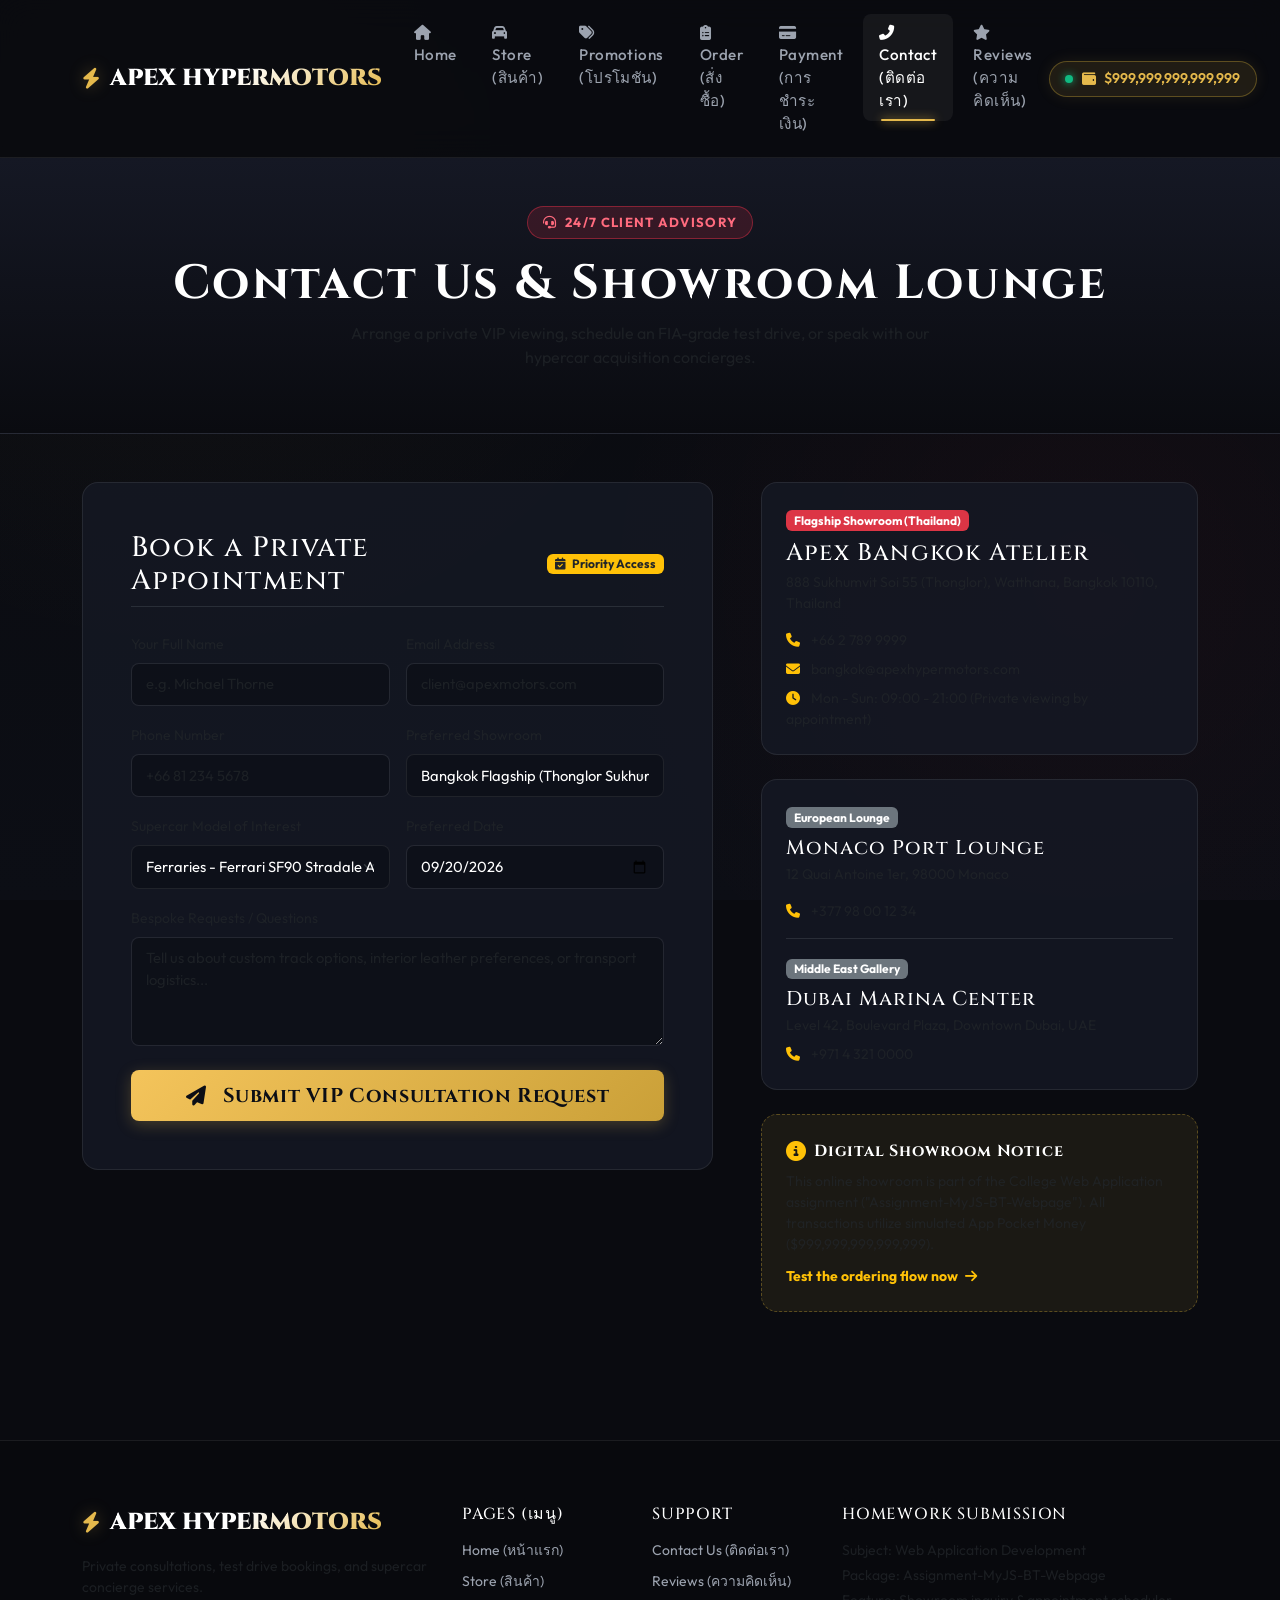
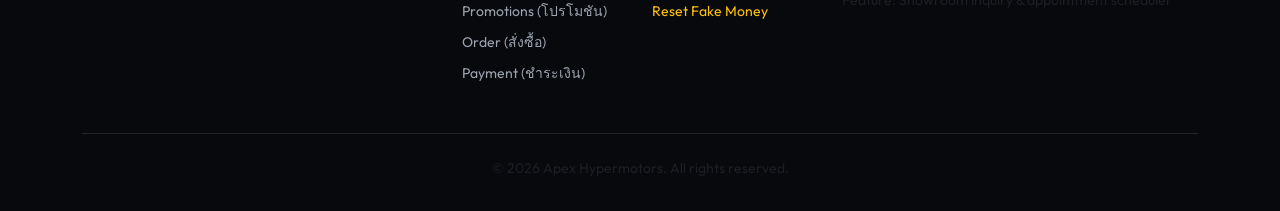
==== contact.html @ c904a0e5 "feat: complete Supercar Online Shop with Bootstrap 5, filtering, order modal, fake money wallet and " ====
<!DOCTYPE html>
<html lang="en">
<head>
  <meta charset="UTF-8">
  <meta name="viewport" content="width=device-width, initial-scale=1.0">
  <title>Contact & Showroom Concierge | Apex Hypermotors</title>
  <meta name="description" content="Connect with our supercar specialists, schedule private track test drives, or visit our flagship showrooms in Bangkok, Monaco, and Dubai.">
  <!-- Bootstrap 5 CSS -->
  <link href="https://cdn.jsdelivr.net/npm/bootstrap@5.3.2/dist/css/bootstrap.min.css" rel="stylesheet">
  <!-- Font Awesome Icons -->
  <link rel="stylesheet" href="https://cdnjs.cloudflare.com/ajax/libs/font-awesome/6.4.2/css/all.min.css">
  <!-- Custom Design System -->
  <link rel="stylesheet" href="css/style.css">
</head>
<body>

  <!-- NAVIGATION BAR -->
  <nav class="navbar navbar-expand-lg apex-navbar">
    <div class="container">
      <a class="navbar-brand brand-logo" href="index.html">
        <i class="fas fa-bolt brand-icon"></i>
        <span>APEX <span class="apex">HYPERMOTORS</span></span>
      </a>

      <button class="navbar-toggler navbar-dark border-0" type="button" data-bs-toggle="collapse" data-bs-target="#navbarMain">
        <span class="navbar-toggler-icon"></span>
      </button>

      <div class="collapse navbar-collapse" id="navbarMain">
        <ul class="navbar-nav mx-auto mb-2 mb-lg-0 gap-1">
          <li class="nav-item">
            <a class="nav-link" href="index.html"><i class="fas fa-home me-1"></i> Home</a>
          </li>
          <li class="nav-item">
            <a class="nav-link" href="store.html"><i class="fas fa-car me-1"></i> Store (สินค้า)</a>
          </li>
          <li class="nav-item">
            <a class="nav-link" href="promotions.html"><i class="fas fa-tags me-1"></i> Promotions (โปรโมชัน)</a>
          </li>
          <li class="nav-item">
            <a class="nav-link" href="order.html"><i class="fas fa-clipboard-list me-1"></i> Order (สั่งซื้อ)</a>
          </li>
          <li class="nav-item">
            <a class="nav-link" href="payment.html"><i class="fas fa-credit-card me-1"></i> Payment (การชำระเงิน)</a>
          </li>
          <li class="nav-item">
            <a class="nav-link active" href="contact.html"><i class="fas fa-phone-alt me-1"></i> Contact (ติดต่อเรา)</a>
          </li>
          <li class="nav-item">
            <a class="nav-link" href="reviews.html"><i class="fas fa-star me-1"></i> Reviews (ความคิดเห็น)</a>
          </li>
        </ul>

        <!-- Fake Wallet Badge -->
        <div class="d-flex align-items-center gap-3">
          <a href="payment.html" class="wallet-pill text-decoration-none">
            <span class="wallet-dot"></span>
            <i class="fas fa-wallet"></i>
            <span id="navbar-wallet-amount">$999,999,999,999,999</span>
          </a>
        </div>
      </div>
    </div>
  </nav>

  <!-- CONTACT HEADER -->
  <header class="py-5 text-center" style="background: linear-gradient(180deg, #151824 0%, #0a0b10 100%); border-bottom: 1px solid var(--border-subtle);">
    <div class="container">
      <span class="promo-tag mb-3"><i class="fas fa-headset"></i> 24/7 Client Advisory</span>
      <h1 class="display-5 font-heading text-white fw-bold mb-2">Contact Us & Showroom Lounge</h1>
      <p class="text-muted mx-auto" style="max-width: 600px;">
        Arrange a private VIP viewing, schedule an FIA-grade test drive, or speak with our hypercar acquisition concierges.
      </p>
    </div>
  </header>

  <!-- CONTACT MAIN CONTENT -->
  <main class="py-5">
    <div class="container">
      <div class="row g-5">
        
        <!-- LEFT: TEST DRIVE & INQUIRY FORM -->
        <div class="col-lg-7">
          <div class="p-4 p-md-5 rounded-4" style="background: var(--bg-card); border: 1px solid var(--border-subtle);">
            <div class="d-flex align-items-center justify-content-between mb-4 pb-2 border-bottom border-secondary border-opacity-25">
              <h3 class="font-heading text-white mb-0">Book a Private Appointment</h3>
              <span class="badge bg-warning text-dark"><i class="fas fa-calendar-check me-1"></i> Priority Access</span>
            </div>

            <form id="contact-appointment-form" onsubmit="event.preventDefault(); showToast('Appointment request sent! Our VIP concierge will contact you shortly.', 'success'); this.reset();">
              <div class="row g-3">
                <div class="col-md-6">
                  <label class="form-label small text-muted">Your Full Name</label>
                  <input type="text" class="form-control form-control-dark" required placeholder="e.g. Michael Thorne">
                </div>
                <div class="col-md-6">
                  <label class="form-label small text-muted">Email Address</label>
                  <input type="email" class="form-control form-control-dark" required placeholder="client@apexmotors.com">
                </div>
                <div class="col-md-6">
                  <label class="form-label small text-muted">Phone Number</label>
                  <input type="tel" class="form-control form-control-dark" required placeholder="+66 81 234 5678">
                </div>
                <div class="col-md-6">
                  <label class="form-label small text-muted">Preferred Showroom</label>
                  <select class="form-select form-select-dark">
                    <option>Bangkok Flagship (Thonglor Sukhumvit 55)</option>
                    <option>Monaco Marina Atelier (Quai Antoine 1er)</option>
                    <option>Dubai Downtown Gallery (Sheikh Zayed Rd)</option>
                  </select>
                </div>
                <div class="col-md-6">
                  <label class="form-label small text-muted">Supercar Model of Interest</label>
                  <select id="contact-car-dropdown" class="form-select form-select-dark">
                    <!-- Populated dynamically -->
                  </select>
                </div>
                <div class="col-md-6">
                  <label class="form-label small text-muted">Preferred Date</label>
                  <input type="date" class="form-control form-control-dark" required value="2026-09-20">
                </div>
                <div class="col-12">
                  <label class="form-label small text-muted">Bespoke Requests / Questions</label>
                  <textarea class="form-control form-control-dark" rows="4" placeholder="Tell us about custom track options, interior leather preferences, or transport logistics..."></textarea>
                </div>
                <div class="col-12 mt-4">
                  <button type="submit" class="btn btn-apex-gold btn-lg w-100 font-heading">
                    <i class="fas fa-paper-plane me-2"></i> Submit VIP Consultation Request
                  </button>
                </div>
              </div>
            </form>
          </div>
        </div>

        <!-- RIGHT: SHOWROOM LOCATIONS & HOTLINES -->
        <div class="col-lg-5">
          
          <!-- Bangkok Flagship -->
          <div class="p-4 rounded-4 mb-4" style="background: var(--bg-card); border: 1px solid var(--border-subtle);">
            <span class="badge bg-danger mb-2">Flagship Showroom (Thailand)</span>
            <h4 class="text-white font-heading mb-1">Apex Bangkok Atelier</h4>
            <p class="text-muted small mb-3">888 Sukhumvit Soi 55 (Thonglor), Watthana, Bangkok 10110, Thailand</p>
            <div class="d-flex flex-column gap-2 small text-muted">
              <div><i class="fas fa-phone text-warning me-2"></i> +66 2 789 9999</div>
              <div><i class="fas fa-envelope text-warning me-2"></i> bangkok@apexhypermotors.com</div>
              <div><i class="fas fa-clock text-warning me-2"></i> Mon - Sun: 09:00 - 21:00 (Private viewing by appointment)</div>
            </div>
          </div>

          <!-- Monaco & Dubai -->
          <div class="p-4 rounded-4 mb-4" style="background: var(--bg-card); border: 1px solid var(--border-subtle);">
            <span class="badge bg-secondary mb-2">European Lounge</span>
            <h5 class="text-white font-heading mb-1">Monaco Port Lounge</h5>
            <p class="text-muted small mb-3">12 Quai Antoine 1er, 98000 Monaco</p>
            <div class="small text-muted mb-3"><i class="fas fa-phone text-warning me-2"></i> +377 98 00 12 34</div>

            <hr class="border-secondary opacity-25">

            <span class="badge bg-secondary mb-2">Middle East Gallery</span>
            <h5 class="text-white font-heading mb-1">Dubai Marina Center</h5>
            <p class="text-muted small mb-2">Level 42, Boulevard Plaza, Downtown Dubai, UAE</p>
            <div class="small text-muted"><i class="fas fa-phone text-warning me-2"></i> +971 4 321 0000</div>
          </div>

          <!-- Fake Money Notice -->
          <div class="p-4 rounded-4" style="background: rgba(229, 185, 76, 0.08); border: 1px dashed var(--border-gold);">
            <div class="d-flex align-items-center gap-2 mb-2">
              <i class="fas fa-info-circle text-warning fs-5"></i>
              <strong class="text-white font-heading">Digital Showroom Notice</strong>
            </div>
            <p class="text-muted small mb-2">
              This online showroom is part of the College Web Application assignment ("Assignment-MyJS-BT-Webpage"). All transactions utilize simulated App Pocket Money ($999,999,999,999,999).
            </p>
            <a href="store.html" class="text-warning small fw-bold">Test the ordering flow now <i class="fas fa-arrow-right ms-1"></i></a>
          </div>

        </div>

      </div>
    </div>
  </main>

  <!-- FOOTER -->
  <footer class="apex-footer">
    <div class="container">
      <div class="row g-4">
        <div class="col-lg-4">
          <div class="brand-logo mb-3">
            <i class="fas fa-bolt brand-icon"></i>
            <span>APEX <span class="apex">HYPERMOTORS</span></span>
          </div>
          <p class="small text-muted mb-3">
            Private consultations, test drive bookings, and supercar concierge services.
          </p>
        </div>

        <div class="col-6 col-lg-2">
          <h6 class="text-white font-heading text-uppercase mb-3">Pages (เมนู)</h6>
          <ul class="list-unstyled small">
            <li><a href="index.html" class="footer-link">Home (หน้าแรก)</a></li>
            <li><a href="store.html" class="footer-link">Store (สินค้า)</a></li>
            <li><a href="promotions.html" class="footer-link">Promotions (โปรโมชัน)</a></li>
            <li><a href="order.html" class="footer-link">Order (สั่งซื้อ)</a></li>
            <li><a href="payment.html" class="footer-link">Payment (ชำระเงิน)</a></li>
          </ul>
        </div>

        <div class="col-6 col-lg-2">
          <h6 class="text-white font-heading text-uppercase mb-3">Support</h6>
          <ul class="list-unstyled small">
            <li><a href="contact.html" class="footer-link">Contact Us (ติดต่อเรา)</a></li>
            <li><a href="reviews.html" class="footer-link">Reviews (ความคิดเห็น)</a></li>
            <li><a href="#" onclick="resetWalletBalance(); return false;" class="footer-link text-warning">Reset Fake Money</a></li>
          </ul>
        </div>

        <div class="col-lg-4">
          <h6 class="text-white font-heading text-uppercase mb-3">Homework Submission</h6>
          <p class="small text-muted mb-1">Subject: Web Application Development</p>
          <p class="small text-muted mb-1">Package: Assignment-MyJS-BT-Webpage</p>
          <p class="small text-muted">Feature: Showroom inquiry & appointment scheduler</p>
        </div>
      </div>

      <div class="text-center pt-4 mt-4 border-top border-secondary border-opacity-25 small text-muted">
        &copy; 2026 Apex Hypermotors. All rights reserved.
      </div>
    </div>
  </footer>

  <!-- Bootstrap 5 JS Bundle -->
  <script src="https://cdn.jsdelivr.net/npm/bootstrap@5.3.2/dist/js/bootstrap.bundle.min.js"></script>
  <!-- App Data & Scripts -->
  <script src="js/cars-data.js"></script>
  <script src="js/main.js"></script>
  <script>
    document.addEventListener('DOMContentLoaded', () => {
      const dropdown = document.getElementById('contact-car-dropdown');
      if (dropdown) {
        dropdown.innerHTML = getAllCars().map(car => 
          `<option value="${car.name}">${car.brand} - ${car.name}</option>`
        ).join('');
      }
    });
  </script>
</body>
</html>
---- css/style.css ----
/* ==========================================================================
   APEX HYPERMOTORS - LUXURY SUPERCAR DESIGN SYSTEM
   Dark Carbon / Obsidian Palette with Gold & Crimson Racing Accents
   ========================================================================== */

@import url('https://fonts.googleapis.com/css2?family=Cinzel:wght@600;700;900&family=Outfit:wght@300;400;500;600;700;800&display=swap');

:root {
  --bg-primary: #0a0b10;
  --bg-secondary: #12141d;
  --bg-card: rgba(22, 26, 38, 0.75);
  --bg-glass: rgba(18, 21, 31, 0.65);
  --border-subtle: rgba(255, 255, 255, 0.08);
  --border-gold: rgba(212, 175, 55, 0.35);
  
  --accent-gold: #e5b94c;
  --accent-gold-glow: rgba(229, 185, 76, 0.3);
  --accent-crimson: #ff334b;
  --accent-crimson-glow: rgba(255, 51, 75, 0.35);
  --accent-cyan: #00d2ff;
  
  --text-main: #f3f4f6;
  --text-muted: #9ca3af;
  --text-dim: #6b7280;
  
  --font-heading: 'Cinzel', Georgia, serif;
  --font-body: 'Outfit', -apple-system, BlinkMacSystemFont, sans-serif;
  
  --radius-sm: 8px;
  --radius-md: 14px;
  --radius-lg: 20px;
  --radius-xl: 30px;
  
  --transition-fast: all 0.2s cubic-bezier(0.4, 0, 0.2, 1);
  --transition-smooth: all 0.35s cubic-bezier(0.16, 1, 0.3, 1);
}

/* Global Reset & Base */
*, *::before, *::after {
  box-sizing: border-box;
}

body {
  background-color: var(--bg-primary);
  color: var(--text-main);
  font-family: var(--font-body);
  margin: 0;
  padding: 0;
  min-height: 100vh;
  overflow-x: hidden;
  background-image: 
    radial-gradient(circle at 15% 15%, rgba(229, 185, 76, 0.04) 0%, transparent 40%),
    radial-gradient(circle at 85% 65%, rgba(255, 51, 75, 0.04) 0%, transparent 40%),
    linear-gradient(to bottom, #090a0e 0%, #0c0e15 100%);
  background-attachment: fixed;
}

h1, h2, h3, h4, .font-heading {
  font-family: var(--font-heading);
  letter-spacing: 0.05em;
}

a {
  text-decoration: none;
  color: inherit;
  transition: var(--transition-fast);
}

/* ==========================================================================
   NAVBAR COMPONENT
   ========================================================================== */
.apex-navbar {
  background: rgba(10, 11, 16, 0.85);
  backdrop-filter: blur(16px);
  -webkit-backdrop-filter: blur(16px);
  border-bottom: 1px solid var(--border-subtle);
  padding: 0.85rem 0;
  position: sticky;
  top: 0;
  z-index: 1050;
  transition: var(--transition-fast);
}

.brand-logo {
  font-family: var(--font-heading);
  font-size: 1.45rem;
  font-weight: 900;
  color: #ffffff;
  display: flex;
  align-items: center;
  gap: 0.6rem;
}

.brand-logo span.apex {
  background: linear-gradient(135deg, #ffffff 30%, var(--accent-gold) 100%);
  -webkit-background-clip: text;
  -webkit-text-fill-color: transparent;
}

.brand-logo .brand-icon {
  color: var(--accent-gold);
  font-size: 1.3rem;
  filter: drop-shadow(0 0 8px var(--accent-gold-glow));
}

.nav-link {
  font-size: 0.95rem;
  font-weight: 500;
  color: var(--text-muted) !important;
  padding: 0.5rem 1rem !important;
  border-radius: var(--radius-sm);
  letter-spacing: 0.03em;
  transition: var(--transition-fast);
  position: relative;
}

.nav-link:hover, .nav-link.active {
  color: #ffffff !important;
  background: rgba(255, 255, 255, 0.05);
}

.nav-link.active::after {
  content: '';
  position: absolute;
  bottom: 0px;
  left: 20%;
  width: 60%;
  height: 2px;
  background: var(--accent-gold);
  box-shadow: 0 0 10px var(--accent-gold);
  border-radius: 2px;
}

/* Wallet Badge in Navbar */
.wallet-pill {
  background: rgba(229, 185, 76, 0.1);
  border: 1px solid var(--border-gold);
  border-radius: 50px;
  padding: 0.4rem 0.95rem;
  display: inline-flex;
  align-items: center;
  gap: 0.55rem;
  color: var(--accent-gold);
  font-weight: 600;
  font-size: 0.88rem;
  box-shadow: 0 0 15px rgba(229, 185, 76, 0.1);
  transition: var(--transition-fast);
}

.wallet-pill:hover {
  background: rgba(229, 185, 76, 0.18);
  box-shadow: 0 0 20px rgba(229, 185, 76, 0.25);
  transform: translateY(-1px);
}

.wallet-dot {
  width: 8px;
  height: 8px;
  background: #10b981;
  border-radius: 50%;
  box-shadow: 0 0 8px #10b981;
  animation: pulse-green 2s infinite;
}

@keyframes pulse-green {
  0% { opacity: 0.6; transform: scale(0.9); }
  50% { opacity: 1; transform: scale(1.15); }
  100% { opacity: 0.6; transform: scale(0.9); }
}

/* ==========================================================================
   BUTTONS & BADGES
   ========================================================================== */
.btn-apex-gold {
  background: linear-gradient(135deg, #f4c45b 0%, #caa038 100%);
  color: #0c0e15;
  font-weight: 700;
  border: none;
  border-radius: var(--radius-sm);
  padding: 0.65rem 1.4rem;
  letter-spacing: 0.03em;
  box-shadow: 0 4px 15px rgba(229, 185, 76, 0.25);
  transition: var(--transition-smooth);
  display: inline-flex;
  align-items: center;
  justify-content: center;
  gap: 0.5rem;
}

.btn-apex-gold:hover {
  background: linear-gradient(135deg, #ffd475 0%, #deb046 100%);
  color: #000;
  transform: translateY(-2px);
  box-shadow: 0 8px 25px rgba(229, 185, 76, 0.4);
}

.btn-apex-crimson {
  background: linear-gradient(135deg, #ff334b 0%, #c01b30 100%);
  color: #ffffff;
  font-weight: 600;
  border: none;
  border-radius: var(--radius-sm);
  padding: 0.65rem 1.4rem;
  letter-spacing: 0.03em;
  box-shadow: 0 4px 15px rgba(255, 51, 75, 0.3);
  transition: var(--transition-smooth);
  display: inline-flex;
  align-items: center;
  justify-content: center;
  gap: 0.5rem;
}

.btn-apex-crimson:hover {
  background: linear-gradient(135deg, #ff4d63 0%, #d8233b 100%);
  color: #ffffff;
  transform: translateY(-2px);
  box-shadow: 0 8px 25px rgba(255, 51, 75, 0.5);
}

.btn-apex-outline {
  background: rgba(255, 255, 255, 0.03);
  color: var(--text-main);
  border: 1px solid var(--border-subtle);
  border-radius: var(--radius-sm);
  padding: 0.65rem 1.4rem;
  font-weight: 500;
  transition: var(--transition-fast);
  display: inline-flex;
  align-items: center;
  gap: 0.5rem;
}

.btn-apex-outline:hover {
  border-color: var(--accent-gold);
  color: var(--accent-gold);
  background: rgba(229, 185, 76, 0.08);
  transform: translateY(-1px);
}

/* ==========================================================================
   HERO BILLBOARD PROMOTION (HOME)
   ========================================================================== */
.billboard-section {
  position: relative;
  padding: 2.5rem 0 3.5rem;
  overflow: hidden;
}

.billboard-card {
  position: relative;
  background: linear-gradient(135deg, #151824 0%, #0d0f16 100%);
  border: 1px solid var(--border-subtle);
  border-radius: var(--radius-xl);
  overflow: hidden;
  box-shadow: 0 20px 50px rgba(0, 0, 0, 0.6);
}

.billboard-inner {
  position: relative;
  min-height: 480px;
  display: flex;
  align-items: center;
  padding: 3.5rem;
  z-index: 2;
}

.billboard-bg-img {
  position: absolute;
  top: 0;
  right: 0;
  width: 60%;
  height: 100%;
  object-fit: cover;
  opacity: 0.65;
  filter: saturate(1.2) contrast(1.1);
  mask-image: linear-gradient(to left, rgba(0,0,0,1) 40%, transparent 100%);
  -webkit-mask-image: linear-gradient(to left, rgba(0,0,0,1) 40%, transparent 100%);
  transition: transform 7s ease;
}

.billboard-card:hover .billboard-bg-img {
  transform: scale(1.04);
}

.promo-tag {
  display: inline-flex;
  align-items: center;
  gap: 0.5rem;
  background: rgba(255, 51, 75, 0.15);
  border: 1px solid rgba(255, 51, 75, 0.4);
  color: #ff6b7e;
  font-size: 0.82rem;
  font-weight: 700;
  text-transform: uppercase;
  letter-spacing: 0.1em;
  padding: 0.35rem 0.9rem;
  border-radius: 50px;
  margin-bottom: 1.2rem;
}

.billboard-title {
  font-size: clamp(2.2rem, 4vw, 3.4rem);
  font-weight: 900;
  line-height: 1.15;
  margin-bottom: 1.2rem;
}

.billboard-title span.highlight {
  background: linear-gradient(135deg, #ffffff 20%, var(--accent-gold) 100%);
  -webkit-background-clip: text;
  -webkit-text-fill-color: transparent;
}

.billboard-desc {
  font-size: 1.1rem;
  color: var(--text-muted);
  max-width: 520px;
  margin-bottom: 2rem;
  line-height: 1.6;
}

/* ==========================================================================
   CAR CARDS & GRID
   ========================================================================== */
.car-card {
  background: var(--bg-card);
  backdrop-filter: blur(12px);
  border: 1px solid var(--border-subtle);
  border-radius: var(--radius-lg);
  overflow: hidden;
  display: flex;
  flex-direction: column;
  height: 100%;
  position: relative;
  transition: var(--transition-smooth);
}

.car-card:hover {
  transform: translateY(-8px);
  border-color: var(--border-gold);
  box-shadow: 0 16px 35px rgba(0, 0, 0, 0.5), 0 0 25px rgba(229, 185, 76, 0.12);
}

.car-card-img-wrapper {
  position: relative;
  width: 100%;
  height: 220px;
  overflow: hidden;
  background: #090a0f;
}

.car-card-img {
  width: 100%;
  height: 100%;
  object-fit: cover;
  transition: transform 0.6s cubic-bezier(0.16, 1, 0.3, 1);
}

.car-card:hover .car-card-img {
  transform: scale(1.08);
}

.car-brand-badge {
  position: absolute;
  top: 14px;
  left: 14px;
  background: rgba(10, 11, 16, 0.75);
  backdrop-filter: blur(8px);
  border: 1px solid var(--border-subtle);
  padding: 0.3rem 0.75rem;
  border-radius: 50px;
  font-size: 0.78rem;
  font-weight: 600;
  letter-spacing: 0.05em;
  color: var(--text-main);
  z-index: 2;
}

.car-tag-badge {
  position: absolute;
  top: 14px;
  right: 14px;
  background: rgba(229, 185, 76, 0.2);
  border: 1px solid var(--border-gold);
  color: var(--accent-gold);
  padding: 0.3rem 0.75rem;
  border-radius: 50px;
  font-size: 0.75rem;
  font-weight: 700;
  letter-spacing: 0.05em;
  z-index: 2;
}

.car-card-body {
  padding: 1.5rem;
  display: flex;
  flex-direction: column;
  flex-grow: 1;
}

.car-name {
  font-size: 1.25rem;
  font-weight: 700;
  margin-bottom: 0.5rem;
  color: #ffffff;
  display: -webkit-box;
  -webkit-line-clamp: 1;
  -webkit-box-orient: vertical;
  overflow: hidden;
}

.car-desc {
  font-size: 0.88rem;
  color: var(--text-muted);
  line-height: 1.5;
  margin-bottom: 1.2rem;
  display: -webkit-box;
  -webkit-line-clamp: 2;
  -webkit-box-orient: vertical;
  overflow: hidden;
}

.car-specs-grid {
  display: grid;
  grid-template-columns: repeat(3, 1fr);
  gap: 0.5rem;
  background: rgba(255, 255, 255, 0.02);
  border: 1px solid var(--border-subtle);
  border-radius: var(--radius-md);
  padding: 0.75rem;
  margin-bottom: 1.3rem;
  text-align: center;
}

.spec-item .spec-label {
  font-size: 0.7rem;
  color: var(--text-dim);
  text-transform: uppercase;
  letter-spacing: 0.04em;
  display: block;
}

.spec-item .spec-val {
  font-size: 0.85rem;
  font-weight: 700;
  color: #ffffff;
  margin-top: 2px;
  display: block;
}

.car-price-row {
  margin-top: auto;
  display: flex;
  align-items: center;
  justify-content: space-between;
  padding-top: 1rem;
  border-top: 1px solid var(--border-subtle);
}

.car-price-val {
  font-size: 1.45rem;
  font-weight: 800;
  font-family: var(--font-heading);
  color: var(--accent-gold);
  letter-spacing: 0.02em;
}

.car-price-label {
  font-size: 0.72rem;
  color: var(--text-dim);
  text-transform: uppercase;
  display: block;
}

/* ==========================================================================
   STORE CONTROLS (FILTER, SORT, PRICE RANGE)
   ========================================================================== */
.filter-panel {
  background: var(--bg-card);
  border: 1px solid var(--border-subtle);
  border-radius: var(--radius-lg);
  padding: 1.5rem;
  margin-bottom: 2rem;
  box-shadow: 0 10px 30px rgba(0, 0, 0, 0.3);
}

.filter-title {
  font-size: 0.85rem;
  font-weight: 700;
  text-transform: uppercase;
  letter-spacing: 0.08em;
  color: var(--accent-gold);
  margin-bottom: 0.75rem;
  display: flex;
  align-items: center;
  gap: 0.5rem;
}

.form-select-dark, .form-control-dark {
  background-color: rgba(14, 16, 24, 0.85) !important;
  border: 1px solid var(--border-subtle) !important;
  color: #ffffff !important;
  border-radius: var(--radius-sm) !important;
  padding: 0.6rem 0.9rem !important;
  font-size: 0.92rem !important;
  transition: var(--transition-fast) !important;
}

.form-select-dark:focus, .form-control-dark:focus {
  border-color: var(--accent-gold) !important;
  box-shadow: 0 0 10px rgba(229, 185, 76, 0.25) !important;
  outline: none !important;
}

.form-range-gold::-webkit-slider-thumb {
  background: var(--accent-gold);
  box-shadow: 0 0 10px var(--accent-gold);
  cursor: pointer;
}

.form-range-gold::-moz-range-thumb {
  background: var(--accent-gold);
  box-shadow: 0 0 10px var(--accent-gold);
  cursor: pointer;
}

/* Brand Filter Pills Bar */
.brand-pill-bar {
  display: flex;
  gap: 0.5rem;
  overflow-x: auto;
  padding-bottom: 0.75rem;
  scrollbar-width: thin;
  scrollbar-color: var(--accent-gold) transparent;
}

.brand-pill-bar::-webkit-scrollbar {
  height: 4px;
}

.brand-pill-bar::-webkit-scrollbar-thumb {
  background: var(--border-gold);
  border-radius: 4px;
}

.brand-pill-btn {
  background: rgba(255, 255, 255, 0.03);
  border: 1px solid var(--border-subtle);
  color: var(--text-muted);
  border-radius: 50px;
  padding: 0.4rem 1rem;
  font-size: 0.82rem;
  font-weight: 500;
  white-space: nowrap;
  transition: var(--transition-fast);
  cursor: pointer;
}

.brand-pill-btn:hover, .brand-pill-btn.active {
  background: rgba(229, 185, 76, 0.15);
  border-color: var(--accent-gold);
  color: #ffffff;
  box-shadow: 0 0 12px rgba(229, 185, 76, 0.2);
}

/* ==========================================================================
   ORDER MODAL & DETAILS
   ========================================================================== */
.modal-apex-content {
  background: #0f111a !important;
  border: 1px solid var(--border-gold) !important;
  border-radius: var(--radius-lg) !important;
  box-shadow: 0 25px 60px rgba(0, 0, 0, 0.85) !important;
  color: var(--text-main) !important;
}

.modal-apex-header {
  border-bottom: 1px solid var(--border-subtle) !important;
  padding: 1.25rem 1.75rem !important;
}

.color-option {
  width: 38px;
  height: 38px;
  border-radius: 50%;
  border: 2px solid rgba(255, 255, 255, 0.3);
  cursor: pointer;
  transition: var(--transition-fast);
  position: relative;
}

.color-option:hover {
  transform: scale(1.15);
  border-color: #ffffff;
}

.color-option.active {
  border-color: var(--accent-gold);
  box-shadow: 0 0 15px var(--accent-gold);
  transform: scale(1.15);
}

.color-option.active::after {
  content: '✓';
  position: absolute;
  top: 50%;
  left: 50%;
  transform: translate(-50%, -50%);
  color: #fff;
  font-size: 0.8rem;
  font-weight: 800;
  text-shadow: 0 0 3px #000;
}

.pay-method-card {
  background: rgba(255, 255, 255, 0.03);
  border: 1px solid var(--border-subtle);
  border-radius: var(--radius-md);
  padding: 1.25rem;
  cursor: pointer;
  transition: var(--transition-smooth);
}

.pay-method-card:hover {
  border-color: rgba(255, 255, 255, 0.2);
  background: rgba(255, 255, 255, 0.05);
}

.pay-method-card.selected {
  border-color: var(--accent-gold);
  background: rgba(229, 185, 76, 0.08);
  box-shadow: 0 0 20px rgba(229, 185, 76, 0.15);
}

/* ==========================================================================
   PAYMENT PAGE & RECEIPT
   ========================================================================== */
.payment-box {
  background: var(--bg-card);
  border: 1px solid var(--border-subtle);
  border-radius: var(--radius-xl);
  padding: 2.5rem;
  box-shadow: 0 20px 50px rgba(0, 0, 0, 0.5);
}

.fake-wallet-banner {
  background: linear-gradient(135deg, rgba(229, 185, 76, 0.15) 0%, rgba(16, 185, 129, 0.1) 100%);
  border: 1px solid var(--border-gold);
  border-radius: var(--radius-md);
  padding: 1.5rem;
  margin-bottom: 2rem;
}

.receipt-card {
  background: #141722;
  border: 2px dashed var(--border-gold);
  border-radius: var(--radius-lg);
  padding: 2rem;
  position: relative;
}

/* ==========================================================================
   PROMOTION CARDS
   ========================================================================== */
.promo-card {
  background: linear-gradient(145deg, #161925 0%, #10121a 100%);
  border: 1px solid var(--border-subtle);
  border-radius: var(--radius-lg);
  padding: 2rem;
  transition: var(--transition-smooth);
  height: 100%;
  display: flex;
  flex-direction: column;
}

.promo-card:hover {
  transform: translateY(-6px);
  border-color: var(--accent-gold);
  box-shadow: 0 15px 35px rgba(0, 0, 0, 0.5), 0 0 20px rgba(229, 185, 76, 0.1);
}

.promo-code-badge {
  background: rgba(255, 255, 255, 0.05);
  border: 1px dashed var(--accent-gold);
  color: var(--accent-gold);
  font-family: monospace;
  font-size: 1.05rem;
  font-weight: 700;
  padding: 0.5rem 1rem;
  border-radius: var(--radius-sm);
  display: inline-block;
  cursor: pointer;
  letter-spacing: 0.1em;
}

/* ==========================================================================
   REVIEWS & FEEDBACK
   ========================================================================== */
.review-card {
  background: var(--bg-card);
  border: 1px solid var(--border-subtle);
  border-radius: var(--radius-md);
  padding: 1.5rem;
  margin-bottom: 1.25rem;
  transition: var(--transition-fast);
}

.review-card:hover {
  border-color: rgba(255, 255, 255, 0.15);
  transform: translateY(-2px);
}

.star-rating-select i {
  font-size: 1.6rem;
  color: var(--text-dim);
  cursor: pointer;
  transition: color 0.15s;
  margin-right: 4px;
}

.star-rating-select i.active, .star-rating-select i:hover {
  color: var(--accent-gold);
  text-shadow: 0 0 8px rgba(229, 185, 76, 0.5);
}

/* ==========================================================================
   FOOTER
   ========================================================================== */
.apex-footer {
  background: #08090d;
  border-top: 1px solid var(--border-subtle);
  padding: 4rem 0 2rem;
  margin-top: 5rem;
  color: var(--text-muted);
}

.footer-link {
  color: var(--text-muted);
  display: inline-block;
  margin-bottom: 0.6rem;
  transition: var(--transition-fast);
}

.footer-link:hover {
  color: var(--accent-gold);
  padding-left: 4px;
}

/* Toast Notification */
.apex-toast {
  position: fixed;
  bottom: 25px;
  right: 25px;
  background: #141724;
  border: 1px solid var(--border-gold);
  color: #ffffff;
  border-radius: var(--radius-md);
  padding: 1rem 1.4rem;
  box-shadow: 0 10px 30px rgba(0, 0, 0, 0.7);
  z-index: 9999;
  display: flex;
  align-items: center;
  gap: 0.75rem;
  transform: translateY(100px);
  opacity: 0;
  transition: all 0.3s cubic-bezier(0.16, 1, 0.3, 1);
}

.apex-toast.show {
  transform: translateY(0);
  opacity: 1;
}

/* Media Queries */
@media (max-width: 992px) {
  .billboard-inner {
    padding: 2.5rem 1.5rem;
  }
  .billboard-bg-img {
    width: 100%;
    opacity: 0.35;
  }
}
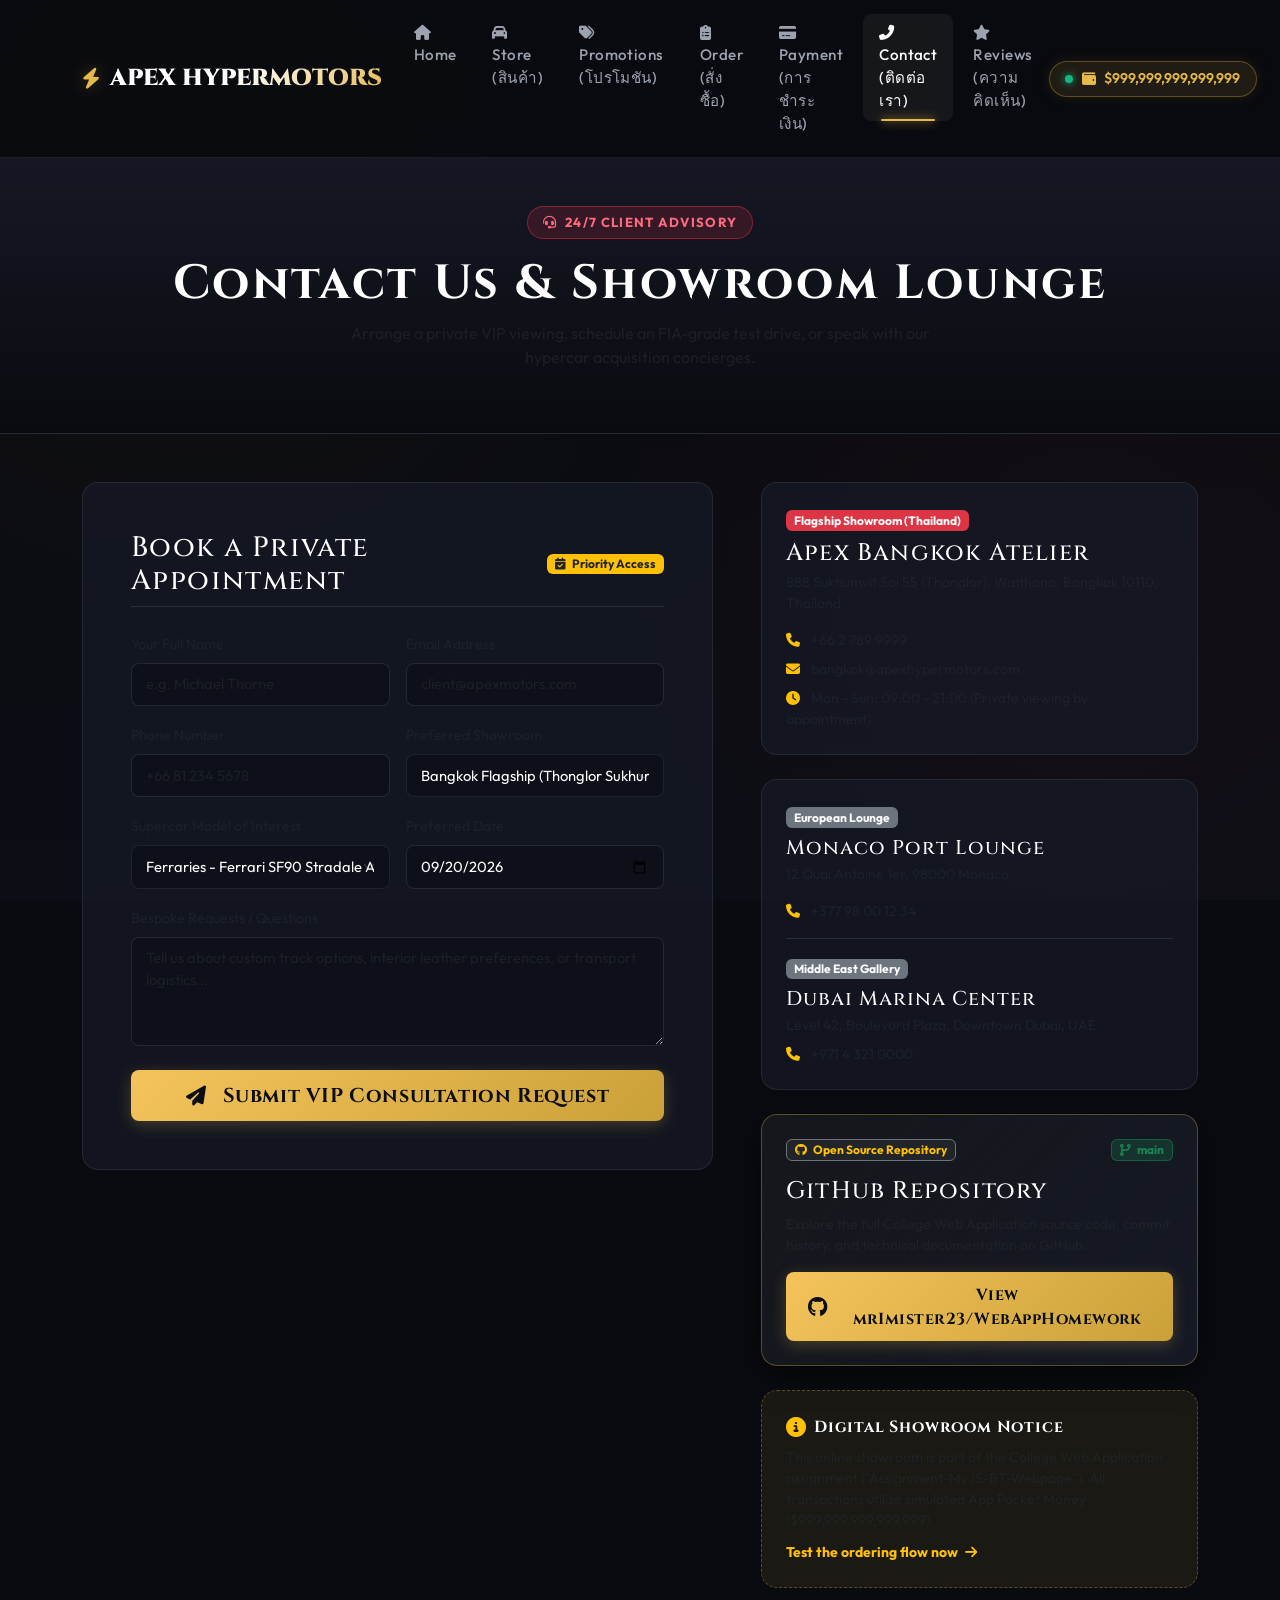
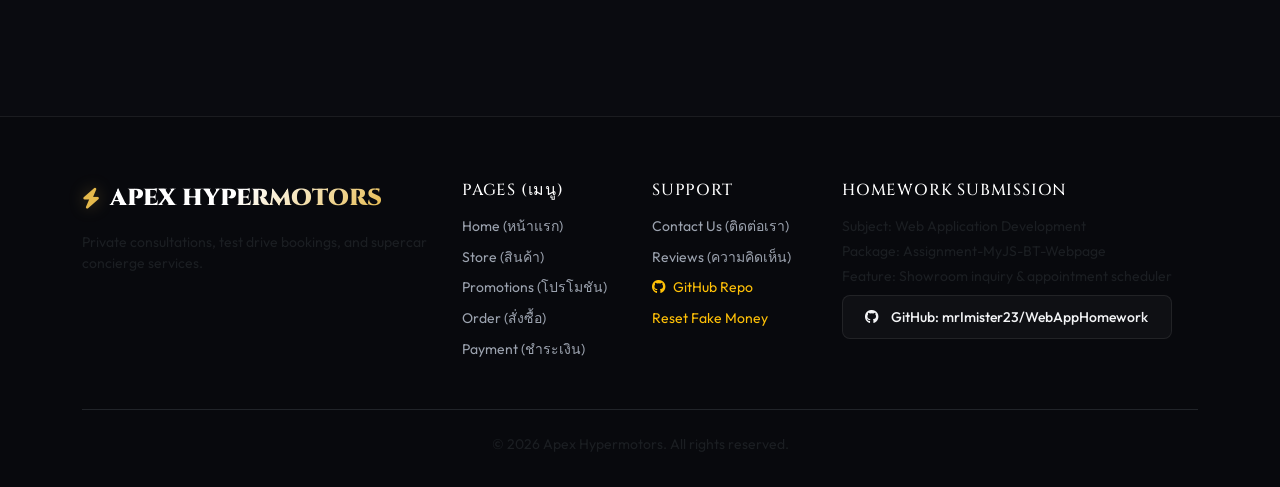
==== commit d984c6d0: "feat: add GitHub repository link to contact page and update submission zip" ====
--- a/contact.html
+++ b/contact.html
@@ -163,6 +163,23 @@
             <div class="small text-muted"><i class="fas fa-phone text-warning me-2"></i> +971 4 321 0000</div>
           </div>
 
+          <!-- GitHub Repository Showcase Card -->
+          <div class="p-4 rounded-4 mb-4" style="background: linear-gradient(135deg, rgba(255, 255, 255, 0.05) 0%, rgba(22, 26, 38, 0.95) 100%); border: 1px solid var(--border-gold); box-shadow: 0 10px 30px rgba(0, 0, 0, 0.5);">
+            <div class="d-flex align-items-center justify-content-between mb-3">
+              <span class="badge bg-dark border border-secondary text-warning">
+                <i class="fab fa-github me-1"></i> Open Source Repository
+              </span>
+              <span class="badge bg-success bg-opacity-25 text-success border border-success border-opacity-50"><i class="fas fa-code-branch me-1"></i> main</span>
+            </div>
+            <h4 class="text-white font-heading mb-2">GitHub Repository</h4>
+            <p class="text-muted small mb-3">
+              Explore the full College Web Application source code, commit history, and technical documentation on GitHub.
+            </p>
+            <a href="https://github.com/mrImister23/WebAppHomework" target="_blank" rel="noopener noreferrer" class="btn btn-apex-gold w-100 font-heading">
+              <i class="fab fa-github fa-lg me-2"></i> View mrImister23/WebAppHomework
+            </a>
+          </div>
+
           <!-- Fake Money Notice -->
           <div class="p-4 rounded-4" style="background: rgba(229, 185, 76, 0.08); border: 1px dashed var(--border-gold);">
             <div class="d-flex align-items-center gap-2 mb-2">
@@ -211,6 +228,7 @@
           <ul class="list-unstyled small">
             <li><a href="contact.html" class="footer-link">Contact Us (ติดต่อเรา)</a></li>
             <li><a href="reviews.html" class="footer-link">Reviews (ความคิดเห็น)</a></li>
+            <li><a href="https://github.com/mrImister23/WebAppHomework" target="_blank" rel="noopener noreferrer" class="footer-link text-warning"><i class="fab fa-github me-1"></i> GitHub Repo</a></li>
             <li><a href="#" onclick="resetWalletBalance(); return false;" class="footer-link text-warning">Reset Fake Money</a></li>
           </ul>
         </div>
@@ -219,7 +237,10 @@
           <h6 class="text-white font-heading text-uppercase mb-3">Homework Submission</h6>
           <p class="small text-muted mb-1">Subject: Web Application Development</p>
           <p class="small text-muted mb-1">Package: Assignment-MyJS-BT-Webpage</p>
-          <p class="small text-muted">Feature: Showroom inquiry & appointment scheduler</p>
+          <p class="small text-muted mb-2">Feature: Showroom inquiry & appointment scheduler</p>
+          <a href="https://github.com/mrImister23/WebAppHomework" target="_blank" rel="noopener noreferrer" class="btn btn-sm btn-apex-outline">
+            <i class="fab fa-github me-1"></i> GitHub: mrImister23/WebAppHomework
+          </a>
         </div>
       </div>
 
